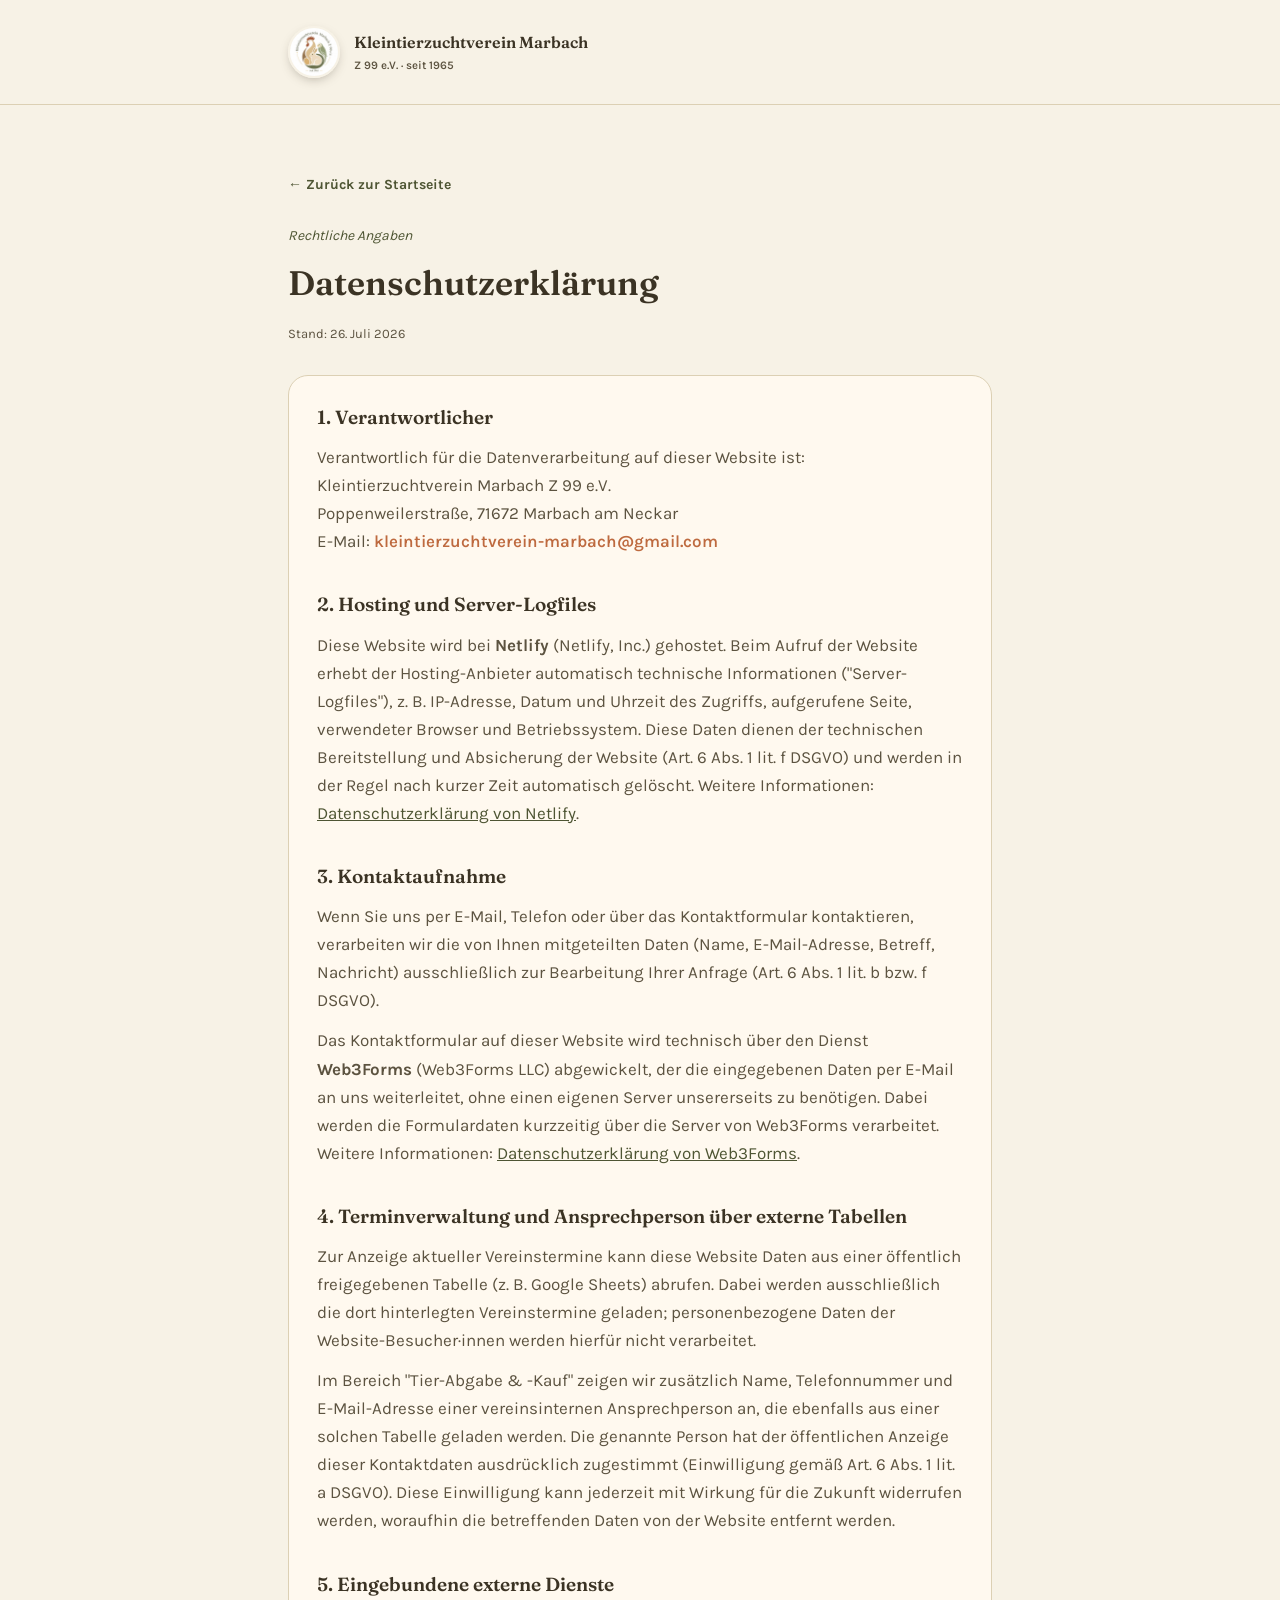
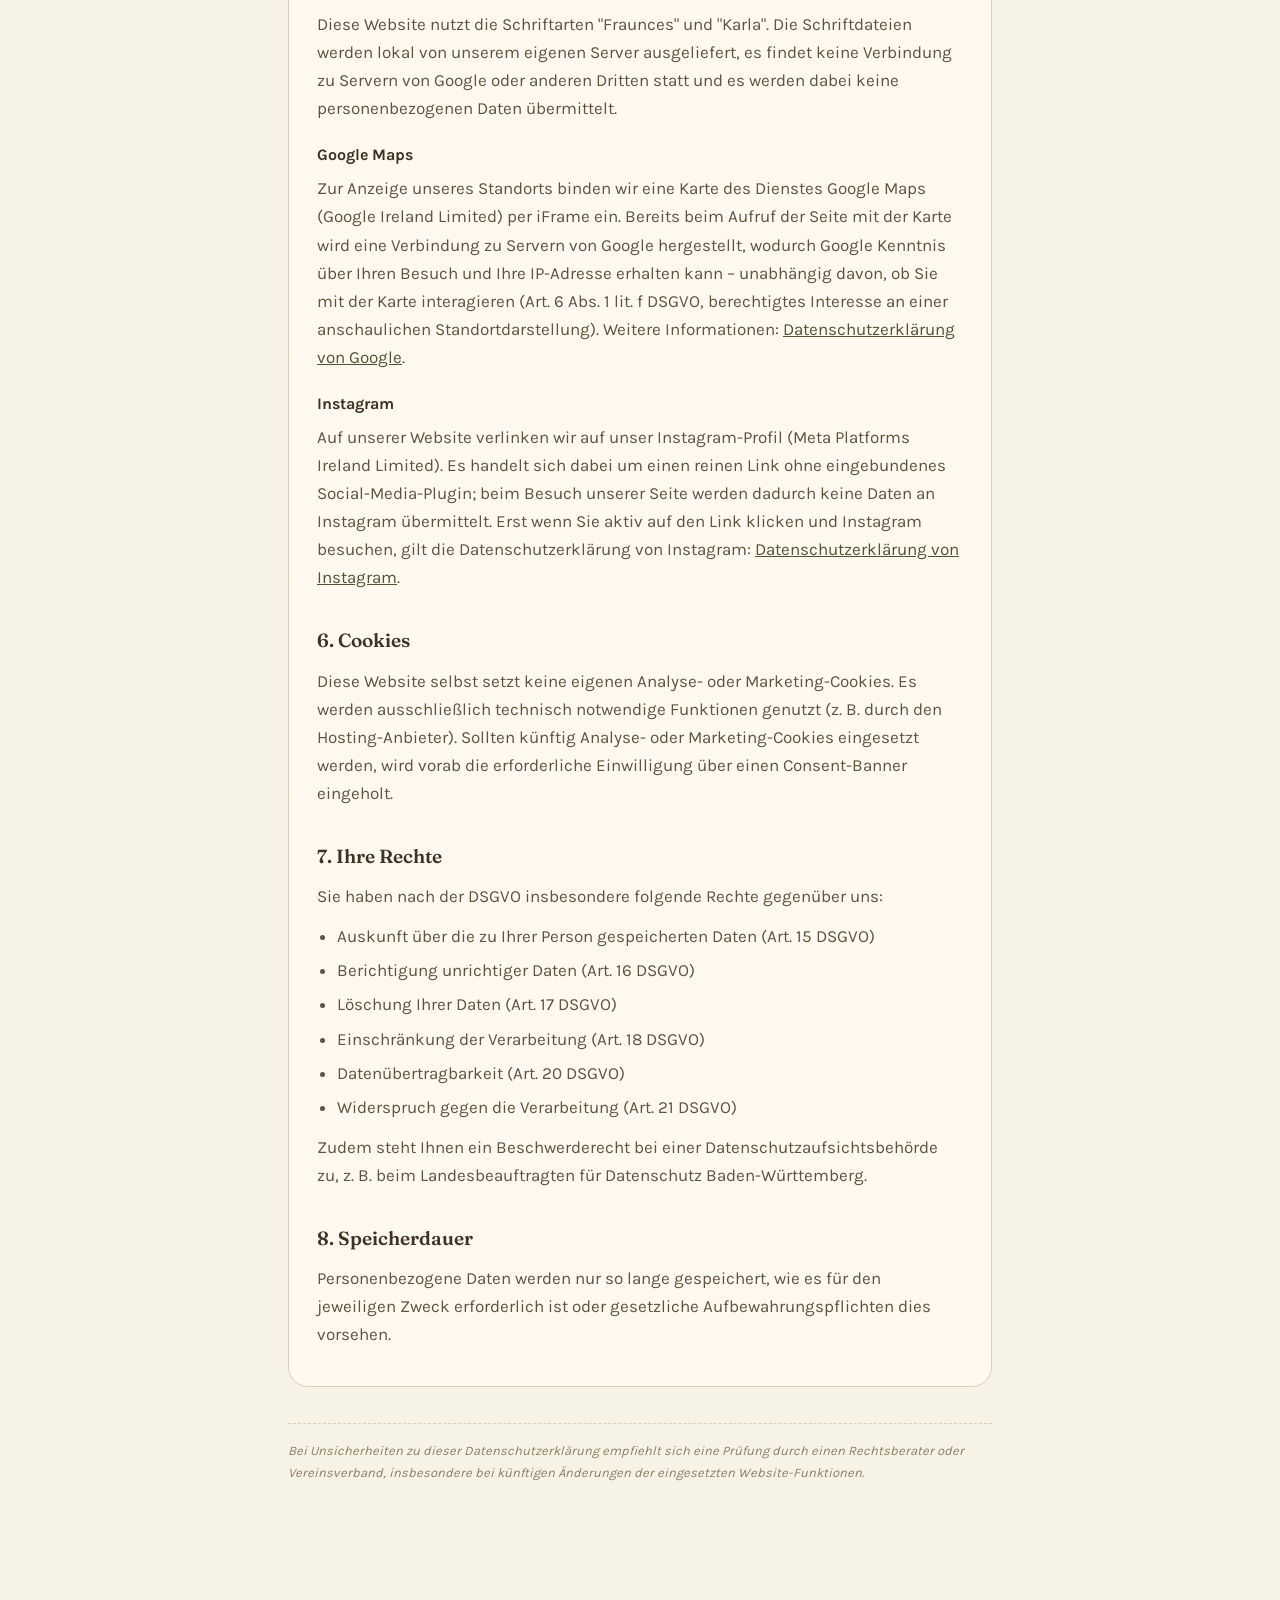
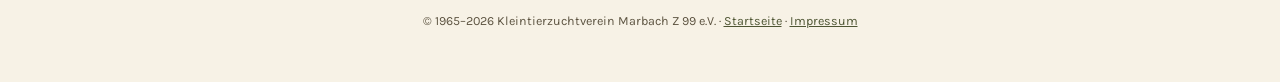
==== datenschutz.html @ b35432ca "Website aktualisiert" ====
<!DOCTYPE html>
<html lang="de">
<head>
<meta charset="UTF-8">
<meta name="viewport" content="width=device-width, initial-scale=1.0">
<title>Datenschutzerklärung – Kleintierzuchtverein Marbach Z 99 e.V.</title>
<meta name="description" content="Datenschutzerklärung des Kleintierzuchtverein Marbach Z 99 e.V. – Informationen zur Verarbeitung personenbezogener Daten auf dieser Website.">
<link rel="canonical" href="https://kleintierzuchtverein-marbach-am-neckar.de/datenschutz.html">
<meta name="robots" content="index, follow">
<link rel="icon" href="favicon.ico" sizes="any">
<link rel="icon" type="image/png" sizes="32x32" href="favicon-32x32.png">
<link rel="icon" type="image/png" sizes="16x16" href="favicon-16x16.png">
<link rel="apple-touch-icon" sizes="180x180" href="apple-touch-icon.png">
<link rel="preload" as="style" href="fonts.css" onload="this.onload=null;this.rel='stylesheet'">
<noscript><link rel="stylesheet" href="fonts.css"></noscript>
<style>
  html{overflow-x:clip; max-width:100vw; -webkit-tap-highlight-color:transparent;}
  a, button, .btn{ -webkit-tap-highlight-color:transparent; }
  :root{
    --cream:#F7F2E6; --cream-2:#EFE6D2; --ink:#3B3324; --ink-soft:#5C5340;
    --olive:#6B7346; --olive-dark:#4E5533; --terracotta:#BE6A3F; --gold:#C79A3D; --line:#DCD0B4;
  }
  *{box-sizing:border-box;}
  body{margin:0; background:var(--cream); color:var(--ink); font-family:'Karla',sans-serif; font-size:17px; line-height:1.65; overflow-x:clip; max-width:100vw;}
  .wrap{max-width:760px; margin:0 auto; padding:0 28px;}
  h1,h2{font-family:'Fraunces',serif; font-weight:600; color:var(--ink);}
  a{color:var(--olive-dark);}
  header{padding:26px 0; border-bottom:1px solid var(--line);}
  .brand{display:flex; align-items:center; gap:14px; text-decoration:none;}
  .brand img{width:52px; height:52px; border-radius:50%; border:2px solid var(--cream); box-shadow:0 4px 12px -4px rgba(59,51,36,.4);}
  .brand span{font-family:'Fraunces',serif; font-weight:600; font-size:16px; color:var(--ink);}
  .brand small{display:block; font-family:'Karla',sans-serif; font-size:11.5px; color:var(--ink-soft);}
  main{padding:64px 0 90px;}
  .eyebrow{font-style:italic; color:var(--olive-dark); font-size:14px; margin-bottom:8px; display:block;}
  h1{font-size:34px; margin:0 0 12px;}
  h2{font-size:19px; margin:34px 0 10px;}
  p{margin:0 0 12px; color:var(--ink-soft);}
  ul{color:var(--ink-soft); margin:0 0 12px; padding-left:20px;}
  li{margin-bottom:6px;}
  .box{background:#fff9ef; border:1px solid var(--line); border-radius:20px; padding:26px 28px; margin-top:26px;}
  .note{font-size:13px; font-style:italic; color:#8a8065; margin-top:36px; border-top:1px dashed var(--line); padding-top:16px;}
  .placeholder{color:var(--terracotta); font-weight:600;}
  .back{display:inline-flex; align-items:center; gap:6px; font-size:14px; font-weight:700; text-decoration:none; color:var(--olive-dark); margin-bottom:28px;}
  .updated{font-size:13px; color:var(--ink-soft); margin-bottom:30px;}
  footer{padding:26px 0 50px; text-align:center; font-size:12.5px; color:var(--ink-soft);}
</style>
</head>
<body>

<header>
  <div class="wrap">
    <a href="index.html" class="brand">
      <img src="images/vereinslogo.png" width="220" height="220" loading="eager" decoding="async" alt="Logo Kleintierzuchtverein Marbach Z 99 e.V.">
      <span>Kleintierzuchtverein Marbach<small>Z 99 e.V. · seit 1965</small></span>
    </a>
  </div>
</header>

<main>
  <div class="wrap">
    <a href="index.html" class="back">← Zurück zur Startseite</a>
    <p class="eyebrow">Rechtliche Angaben</p>
    <h1>Datenschutzerklärung</h1>
    <p class="updated">Stand: 26. Juli 2026</p>

    <div class="box">
      <h2 style="margin-top:0;">1. Verantwortlicher</h2>
      <p>Verantwortlich für die Datenverarbeitung auf dieser Website ist:<br>
      Kleintierzuchtverein Marbach Z 99 e.V.<br>
      Poppenweilerstraße, 71672 Marbach am Neckar<br>
      E-Mail: <span class="placeholder">kleintierzuchtverein-marbach@gmail.com</span></p>

      <h2>2. Hosting und Server-Logfiles</h2>
      <p>Diese Website wird bei <strong>Netlify</strong> (Netlify, Inc.) gehostet. Beim Aufruf der Website erhebt der Hosting-Anbieter automatisch technische Informationen ("Server-Logfiles"), z. B. IP-Adresse, Datum und Uhrzeit des Zugriffs, aufgerufene Seite, verwendeter Browser und Betriebssystem. Diese Daten dienen der technischen Bereitstellung und Absicherung der Website (Art. 6 Abs. 1 lit. f DSGVO) und werden in der Regel nach kurzer Zeit automatisch gelöscht. Weitere Informationen: <a href="https://www.netlify.com/privacy/" target="_blank" rel="noopener">Datenschutzerklärung von Netlify</a>.</p>

      <h2>3. Kontaktaufnahme</h2>
      <p>Wenn Sie uns per E-Mail, Telefon oder über das Kontaktformular kontaktieren, verarbeiten wir die von Ihnen mitgeteilten Daten (Name, E-Mail-Adresse, Betreff, Nachricht) ausschließlich zur Bearbeitung Ihrer Anfrage (Art. 6 Abs. 1 lit. b bzw. f DSGVO).</p>
      <p>Das Kontaktformular auf dieser Website wird technisch über den Dienst <strong>Web3Forms</strong> (Web3Forms LLC) abgewickelt, der die eingegebenen Daten per E-Mail an uns weiterleitet, ohne einen eigenen Server unsererseits zu benötigen. Dabei werden die Formulardaten kurzzeitig über die Server von Web3Forms verarbeitet. Weitere Informationen: <a href="https://web3forms.com/privacy" target="_blank" rel="noopener">Datenschutzerklärung von Web3Forms</a>.</p>

      <h2>4. Terminverwaltung und Ansprechperson über externe Tabellen</h2>
      <p>Zur Anzeige aktueller Vereinstermine kann diese Website Daten aus einer öffentlich freigegebenen Tabelle (z. B. Google Sheets) abrufen. Dabei werden ausschließlich die dort hinterlegten Vereinstermine geladen; personenbezogene Daten der Website-Besucher·innen werden hierfür nicht verarbeitet.</p>
      <p>Im Bereich "Tier-Abgabe & -Kauf" zeigen wir zusätzlich Name, Telefonnummer und E-Mail-Adresse einer vereinsinternen Ansprechperson an, die ebenfalls aus einer solchen Tabelle geladen werden. Die genannte Person hat der öffentlichen Anzeige dieser Kontaktdaten ausdrücklich zugestimmt (Einwilligung gemäß Art. 6 Abs. 1 lit. a DSGVO). Diese Einwilligung kann jederzeit mit Wirkung für die Zukunft widerrufen werden, woraufhin die betreffenden Daten von der Website entfernt werden.</p>

      <h2>5. Eingebundene externe Dienste</h2>
      <p>Diese Website nutzt die Schriftarten "Fraunces" und "Karla". Die Schriftdateien werden lokal von unserem eigenen Server ausgeliefert, es findet keine Verbindung zu Servern von Google oder anderen Dritten statt und es werden dabei keine personenbezogenen Daten übermittelt.</p>

      <h3 style="font-size:16px; margin:20px 0 6px;">Google Maps</h3>
      <p>Zur Anzeige unseres Standorts binden wir eine Karte des Dienstes Google Maps (Google Ireland Limited) per iFrame ein. Bereits beim Aufruf der Seite mit der Karte wird eine Verbindung zu Servern von Google hergestellt, wodurch Google Kenntnis über Ihren Besuch und Ihre IP-Adresse erhalten kann – unabhängig davon, ob Sie mit der Karte interagieren (Art. 6 Abs. 1 lit. f DSGVO, berechtigtes Interesse an einer anschaulichen Standortdarstellung). Weitere Informationen: <a href="https://policies.google.com/privacy" target="_blank" rel="noopener">Datenschutzerklärung von Google</a>.</p>

      <h3 style="font-size:16px; margin:20px 0 6px;">Instagram</h3>
      <p>Auf unserer Website verlinken wir auf unser Instagram-Profil (Meta Platforms Ireland Limited). Es handelt sich dabei um einen reinen Link ohne eingebundenes Social-Media-Plugin; beim Besuch unserer Seite werden dadurch keine Daten an Instagram übermittelt. Erst wenn Sie aktiv auf den Link klicken und Instagram besuchen, gilt die Datenschutzerklärung von Instagram: <a href="https://privacycenter.instagram.com/policy" target="_blank" rel="noopener">Datenschutzerklärung von Instagram</a>.</p>

      <h2>6. Cookies</h2>
      <p>Diese Website selbst setzt keine eigenen Analyse- oder Marketing-Cookies. Es werden ausschließlich technisch notwendige Funktionen genutzt (z. B. durch den Hosting-Anbieter). Sollten künftig Analyse- oder Marketing-Cookies eingesetzt werden, wird vorab die erforderliche Einwilligung über einen Consent-Banner eingeholt.</p>

      <h2>7. Ihre Rechte</h2>
      <p>Sie haben nach der DSGVO insbesondere folgende Rechte gegenüber uns:</p>
      <ul>
        <li>Auskunft über die zu Ihrer Person gespeicherten Daten (Art. 15 DSGVO)</li>
        <li>Berichtigung unrichtiger Daten (Art. 16 DSGVO)</li>
        <li>Löschung Ihrer Daten (Art. 17 DSGVO)</li>
        <li>Einschränkung der Verarbeitung (Art. 18 DSGVO)</li>
        <li>Datenübertragbarkeit (Art. 20 DSGVO)</li>
        <li>Widerspruch gegen die Verarbeitung (Art. 21 DSGVO)</li>
      </ul>
      <p>Zudem steht Ihnen ein Beschwerderecht bei einer Datenschutzaufsichtsbehörde zu, z. B. beim Landesbeauftragten für Datenschutz Baden-Württemberg.</p>

      <h2>8. Speicherdauer</h2>
      <p>Personenbezogene Daten werden nur so lange gespeichert, wie es für den jeweiligen Zweck erforderlich ist oder gesetzliche Aufbewahrungspflichten dies vorsehen.</p>
    </div>

    <p class="note">Bei Unsicherheiten zu dieser Datenschutzerklärung empfiehlt sich eine Prüfung durch einen Rechtsberater oder Vereinsverband, insbesondere bei künftigen Änderungen der eingesetzten Website-Funktionen.</p>
  </div>
</main>

<footer>© 1965–2026 Kleintierzuchtverein Marbach Z 99 e.V. · <a href="index.html">Startseite</a> · <a href="impressum.html">Impressum</a></footer>

</body>
</html>
---- fonts.css ----
/* Lokal gehostete Schriftarten (Fraunces, Karla) - DSGVO-konform, keine Verbindung zu Google-Servern */

@font-face {
  font-family: 'Fraunces';
  font-style: normal;
  font-weight: 300;
  font-display: swap;
  src: url('fonts/fraunces-v38-latin-300.woff2') format('woff2');
}
@font-face {
  font-family: 'Fraunces';
  font-style: normal;
  font-weight: 500;
  font-display: swap;
  src: url('fonts/fraunces-v38-latin-500.woff2') format('woff2');
}
@font-face {
  font-family: 'Fraunces';
  font-style: italic;
  font-weight: 500;
  font-display: swap;
  src: url('fonts/fraunces-v38-latin-500italic.woff2') format('woff2');
}
@font-face {
  font-family: 'Fraunces';
  font-style: normal;
  font-weight: 600;
  font-display: swap;
  src: url('fonts/fraunces-v38-latin-600.woff2') format('woff2');
}
@font-face {
  font-family: 'Fraunces';
  font-style: normal;
  font-weight: 700;
  font-display: swap;
  src: url('fonts/fraunces-v38-latin-700.woff2') format('woff2');
}

@font-face {
  font-family: 'Karla';
  font-style: normal;
  font-weight: 400;
  font-display: swap;
  src: url('fonts/karla-v33-latin-regular.woff2') format('woff2');
}
@font-face {
  font-family: 'Karla';
  font-style: normal;
  font-weight: 500;
  font-display: swap;
  src: url('fonts/karla-v33-latin-500.woff2') format('woff2');
}
@font-face {
  font-family: 'Karla';
  font-style: normal;
  font-weight: 600;
  font-display: swap;
  src: url('fonts/karla-v33-latin-600.woff2') format('woff2');
}
@font-face {
  font-family: 'Karla';
  font-style: normal;
  font-weight: 700;
  font-display: swap;
  src: url('fonts/karla-v33-latin-700.woff2') format('woff2');
}
---- fonts.css ----
/* Lokal gehostete Schriftarten (Fraunces, Karla) - DSGVO-konform, keine Verbindung zu Google-Servern */

@font-face {
  font-family: 'Fraunces';
  font-style: normal;
  font-weight: 300;
  font-display: swap;
  src: url('fonts/fraunces-v38-latin-300.woff2') format('woff2');
}
@font-face {
  font-family: 'Fraunces';
  font-style: normal;
  font-weight: 500;
  font-display: swap;
  src: url('fonts/fraunces-v38-latin-500.woff2') format('woff2');
}
@font-face {
  font-family: 'Fraunces';
  font-style: italic;
  font-weight: 500;
  font-display: swap;
  src: url('fonts/fraunces-v38-latin-500italic.woff2') format('woff2');
}
@font-face {
  font-family: 'Fraunces';
  font-style: normal;
  font-weight: 600;
  font-display: swap;
  src: url('fonts/fraunces-v38-latin-600.woff2') format('woff2');
}
@font-face {
  font-family: 'Fraunces';
  font-style: normal;
  font-weight: 700;
  font-display: swap;
  src: url('fonts/fraunces-v38-latin-700.woff2') format('woff2');
}

@font-face {
  font-family: 'Karla';
  font-style: normal;
  font-weight: 400;
  font-display: swap;
  src: url('fonts/karla-v33-latin-regular.woff2') format('woff2');
}
@font-face {
  font-family: 'Karla';
  font-style: normal;
  font-weight: 500;
  font-display: swap;
  src: url('fonts/karla-v33-latin-500.woff2') format('woff2');
}
@font-face {
  font-family: 'Karla';
  font-style: normal;
  font-weight: 600;
  font-display: swap;
  src: url('fonts/karla-v33-latin-600.woff2') format('woff2');
}
@font-face {
  font-family: 'Karla';
  font-style: normal;
  font-weight: 700;
  font-display: swap;
  src: url('fonts/karla-v33-latin-700.woff2') format('woff2');
}
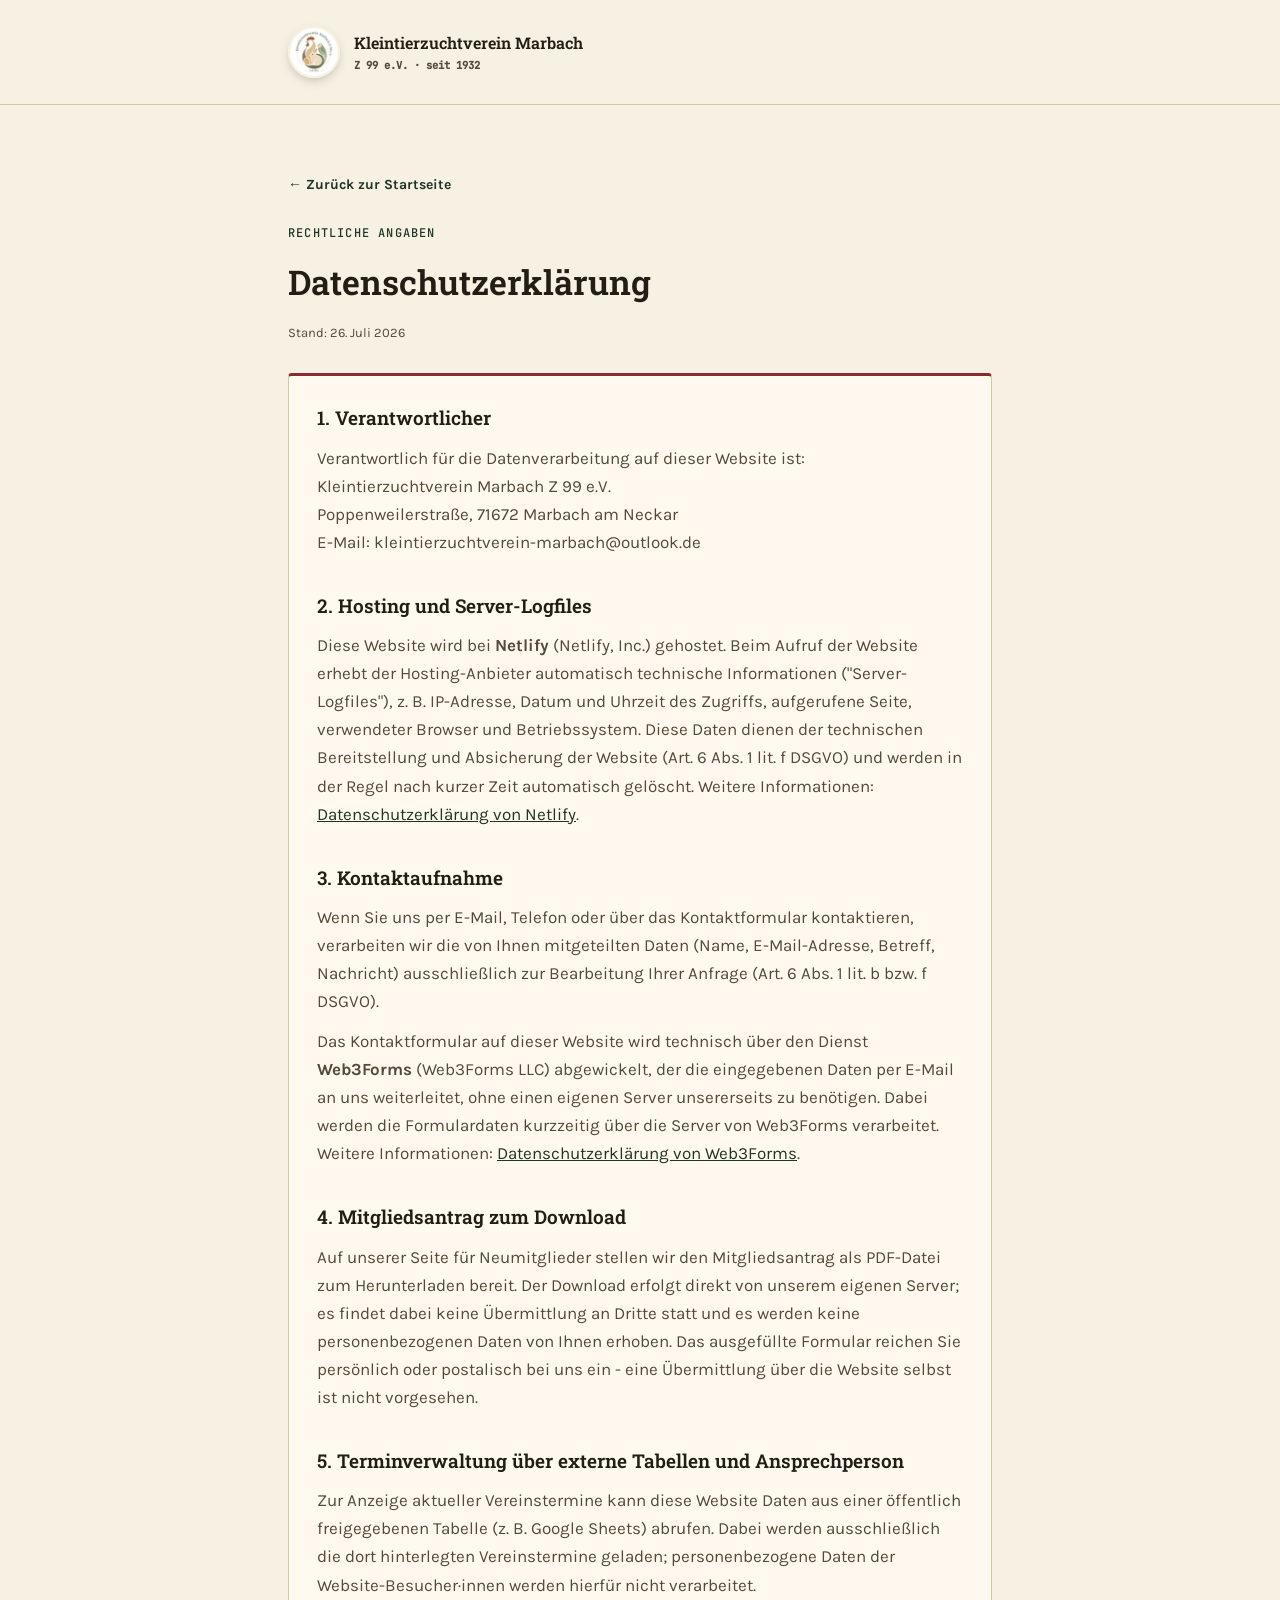
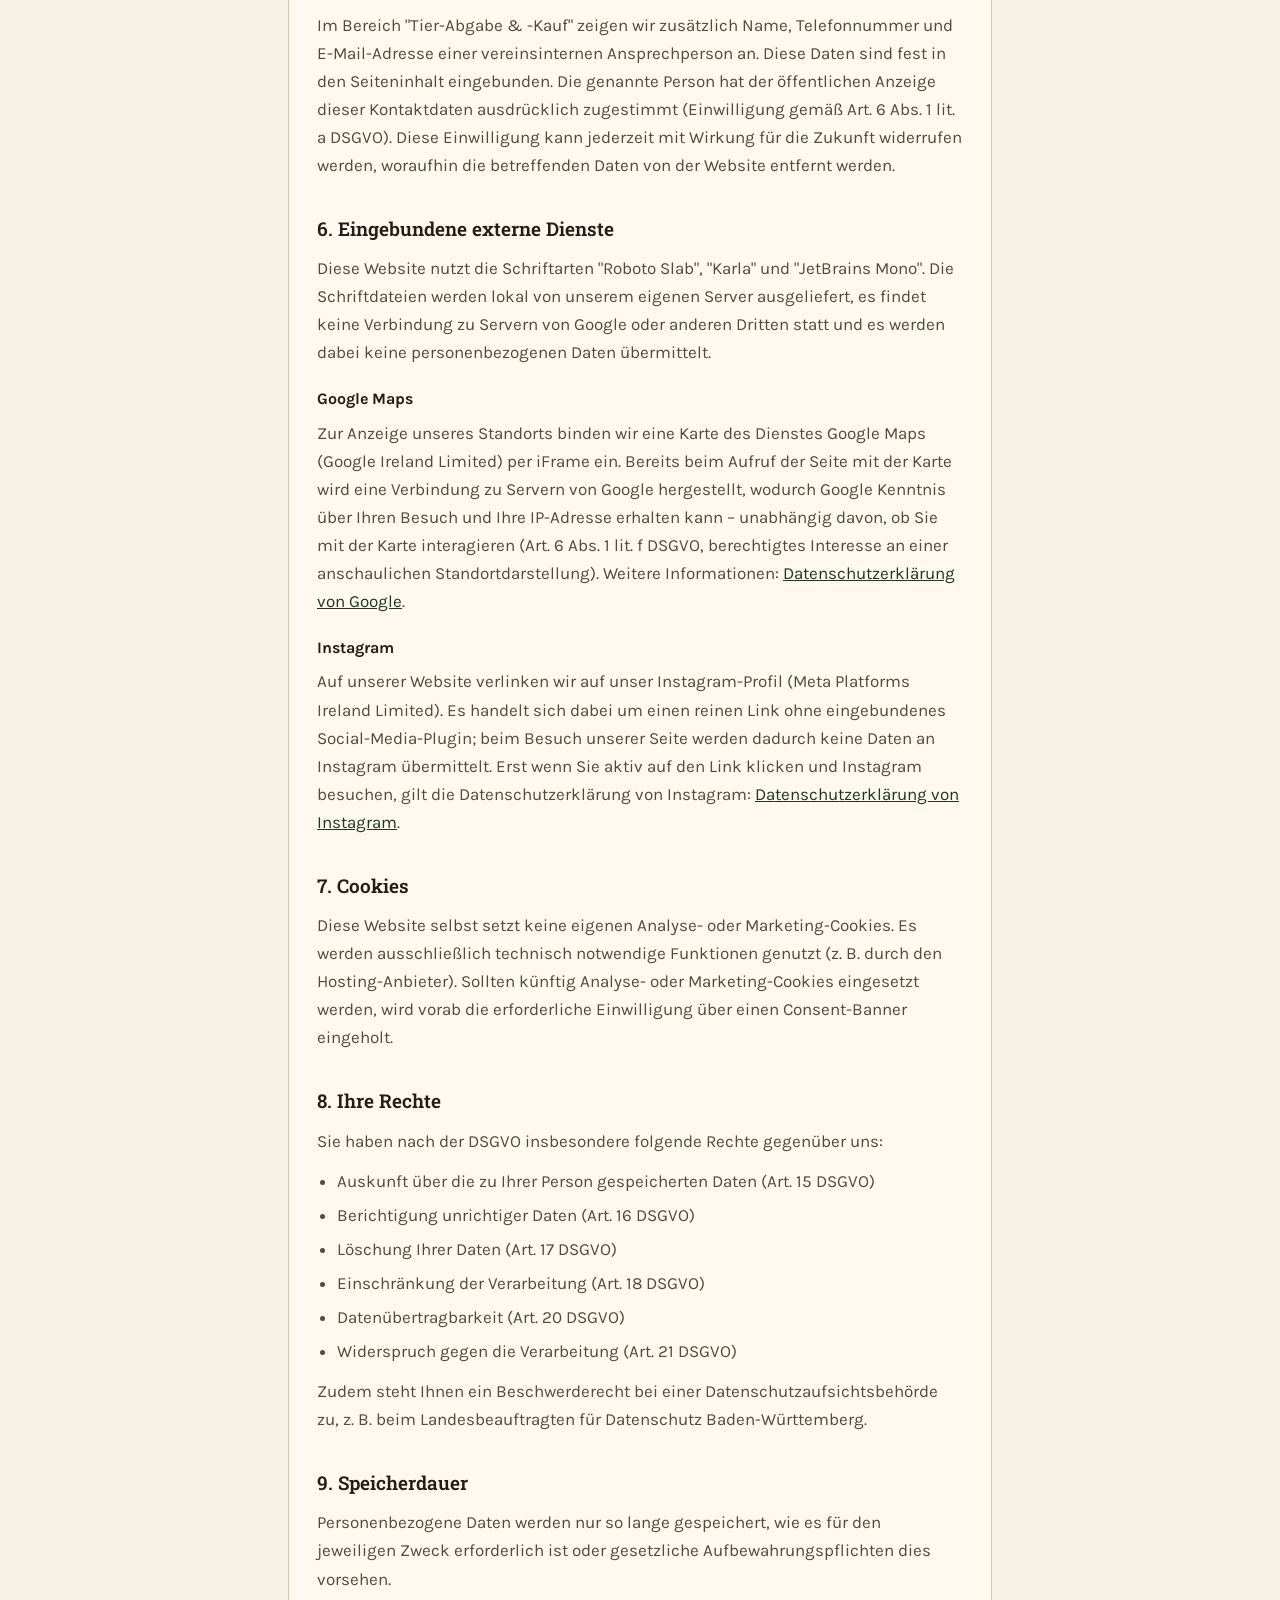
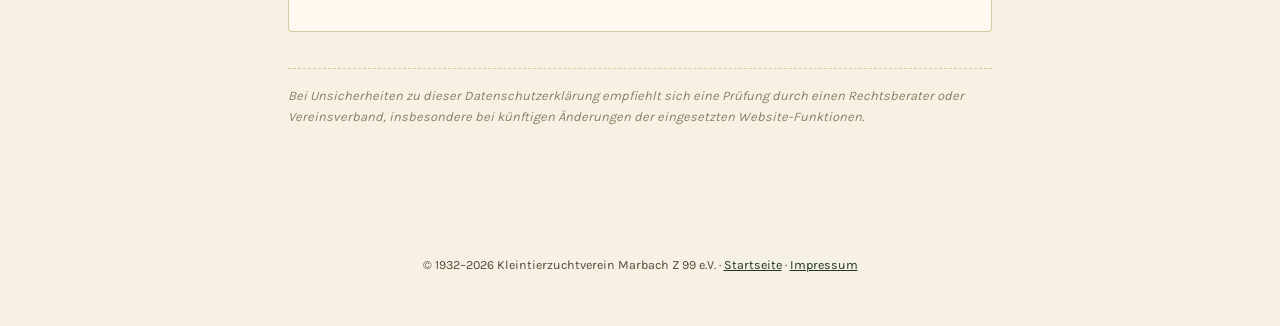
==== commit 39823ada: "Initial commit: Website Kleintierzuchtverein" ====
--- a/datenschutz.html
+++ b/datenschutz.html
@@ -4,7 +4,7 @@
 <meta charset="UTF-8">
 <meta name="viewport" content="width=device-width, initial-scale=1.0">
 <title>Datenschutzerklärung – Kleintierzuchtverein Marbach Z 99 e.V.</title>
-<meta name="description" content="Datenschutzerklärung des Kleintierzuchtverein Marbach Z 99 e.V. – Informationen zur Verarbeitung personenbezogener Daten auf dieser Website.">
+<meta name="description" content="Datenschutzerklärung des Kleintierzuchtverein Marbach Z 99 e.V. – Infos zur Verarbeitung personenbezogener Daten beim Website-Besuch in Marbach am Neckar.">
 <link rel="canonical" href="https://kleintierzuchtverein-marbach-am-neckar.de/datenschutz.html">
 <meta name="robots" content="index, follow">
 <link rel="icon" href="favicon.ico" sizes="any">
@@ -17,27 +17,27 @@
   html{overflow-x:clip; max-width:100vw; -webkit-tap-highlight-color:transparent;}
   a, button, .btn{ -webkit-tap-highlight-color:transparent; }
   :root{
-    --cream:#F7F2E6; --cream-2:#EFE6D2; --ink:#3B3324; --ink-soft:#5C5340;
-    --olive:#6B7346; --olive-dark:#4E5533; --terracotta:#BE6A3F; --gold:#C79A3D; --line:#DCD0B4;
+    --cream:#F6F1E3; --cream-2:#EDE4CC; --ink:#221D15; --ink-soft:#54493A;
+    --olive:#2E4A38; --olive-dark:#1F3626; --terracotta:#8A2A2E; --gold:#A9822E; --line:#D6C9A0;
   }
   *{box-sizing:border-box;}
   body{margin:0; background:var(--cream); color:var(--ink); font-family:'Karla',sans-serif; font-size:17px; line-height:1.65; overflow-x:clip; max-width:100vw;}
   .wrap{max-width:760px; margin:0 auto; padding:0 28px;}
-  h1,h2{font-family:'Fraunces',serif; font-weight:600; color:var(--ink);}
+  h1,h2{font-family:'Roboto Slab',serif; font-weight:600; color:var(--ink);}
   a{color:var(--olive-dark);}
   header{padding:26px 0; border-bottom:1px solid var(--line);}
   .brand{display:flex; align-items:center; gap:14px; text-decoration:none;}
   .brand img{width:52px; height:52px; border-radius:50%; border:2px solid var(--cream); box-shadow:0 4px 12px -4px rgba(59,51,36,.4);}
-  .brand span{font-family:'Fraunces',serif; font-weight:600; font-size:16px; color:var(--ink);}
-  .brand small{display:block; font-family:'Karla',sans-serif; font-size:11.5px; color:var(--ink-soft);}
+  .brand span{font-family:'Roboto Slab',serif; font-weight:600; font-size:16px; color:var(--ink);}
+  .brand small{display:block; font-family:'JetBrains Mono','Karla',monospace; font-size:10.5px; color:var(--ink-soft);}
   main{padding:64px 0 90px;}
-  .eyebrow{font-style:italic; color:var(--olive-dark); font-size:14px; margin-bottom:8px; display:block;}
+  .eyebrow{font-family:'JetBrains Mono','Karla',monospace; text-transform:uppercase; letter-spacing:.1em; color:var(--olive-dark); font-size:12px; margin-bottom:10px; display:block;}
   h1{font-size:34px; margin:0 0 12px;}
   h2{font-size:19px; margin:34px 0 10px;}
   p{margin:0 0 12px; color:var(--ink-soft);}
   ul{color:var(--ink-soft); margin:0 0 12px; padding-left:20px;}
   li{margin-bottom:6px;}
-  .box{background:#fff9ef; border:1px solid var(--line); border-radius:20px; padding:26px 28px; margin-top:26px;}
+  .box{background:#fff9ef; border:1px solid var(--line); border-radius:4px; padding:26px 28px; margin-top:26px; border-top:3px solid var(--terracotta);}
   .note{font-size:13px; font-style:italic; color:#8a8065; margin-top:36px; border-top:1px dashed var(--line); padding-top:16px;}
   .placeholder{color:var(--terracotta); font-weight:600;}
   .back{display:inline-flex; align-items:center; gap:6px; font-size:14px; font-weight:700; text-decoration:none; color:var(--olive-dark); margin-bottom:28px;}
@@ -51,7 +51,7 @@
   <div class="wrap">
     <a href="index.html" class="brand">
       <img src="images/vereinslogo.png" width="220" height="220" loading="eager" decoding="async" alt="Logo Kleintierzuchtverein Marbach Z 99 e.V.">
-      <span>Kleintierzuchtverein Marbach<small>Z 99 e.V. · seit 1965</small></span>
+      <span>Kleintierzuchtverein Marbach<small>Z 99 e.V. · seit 1932</small></span>
     </a>
   </div>
 </header>
@@ -68,7 +68,7 @@
       <p>Verantwortlich für die Datenverarbeitung auf dieser Website ist:<br>
       Kleintierzuchtverein Marbach Z 99 e.V.<br>
       Poppenweilerstraße, 71672 Marbach am Neckar<br>
-      E-Mail: <span class="placeholder">kleintierzuchtverein-marbach@gmail.com</span></p>
+      E-Mail: kleintierzuchtverein-marbach@outlook.de</p>
 
       <h2>2. Hosting und Server-Logfiles</h2>
       <p>Diese Website wird bei <strong>Netlify</strong> (Netlify, Inc.) gehostet. Beim Aufruf der Website erhebt der Hosting-Anbieter automatisch technische Informationen ("Server-Logfiles"), z. B. IP-Adresse, Datum und Uhrzeit des Zugriffs, aufgerufene Seite, verwendeter Browser und Betriebssystem. Diese Daten dienen der technischen Bereitstellung und Absicherung der Website (Art. 6 Abs. 1 lit. f DSGVO) und werden in der Regel nach kurzer Zeit automatisch gelöscht. Weitere Informationen: <a href="https://www.netlify.com/privacy/" target="_blank" rel="noopener">Datenschutzerklärung von Netlify</a>.</p>
@@ -77,12 +77,15 @@
       <p>Wenn Sie uns per E-Mail, Telefon oder über das Kontaktformular kontaktieren, verarbeiten wir die von Ihnen mitgeteilten Daten (Name, E-Mail-Adresse, Betreff, Nachricht) ausschließlich zur Bearbeitung Ihrer Anfrage (Art. 6 Abs. 1 lit. b bzw. f DSGVO).</p>
       <p>Das Kontaktformular auf dieser Website wird technisch über den Dienst <strong>Web3Forms</strong> (Web3Forms LLC) abgewickelt, der die eingegebenen Daten per E-Mail an uns weiterleitet, ohne einen eigenen Server unsererseits zu benötigen. Dabei werden die Formulardaten kurzzeitig über die Server von Web3Forms verarbeitet. Weitere Informationen: <a href="https://web3forms.com/privacy" target="_blank" rel="noopener">Datenschutzerklärung von Web3Forms</a>.</p>
 
-      <h2>4. Terminverwaltung und Ansprechperson über externe Tabellen</h2>
+      <h2>4. Mitgliedsantrag zum Download</h2>
+      <p>Auf unserer Seite für Neumitglieder stellen wir den Mitgliedsantrag als PDF-Datei zum Herunterladen bereit. Der Download erfolgt direkt von unserem eigenen Server; es findet dabei keine Übermittlung an Dritte statt und es werden keine personenbezogenen Daten von Ihnen erhoben. Das ausgefüllte Formular reichen Sie persönlich oder postalisch bei uns ein - eine Übermittlung über die Website selbst ist nicht vorgesehen.</p>
+
+      <h2>5. Terminverwaltung über externe Tabellen und Ansprechperson</h2>
       <p>Zur Anzeige aktueller Vereinstermine kann diese Website Daten aus einer öffentlich freigegebenen Tabelle (z. B. Google Sheets) abrufen. Dabei werden ausschließlich die dort hinterlegten Vereinstermine geladen; personenbezogene Daten der Website-Besucher·innen werden hierfür nicht verarbeitet.</p>
-      <p>Im Bereich "Tier-Abgabe & -Kauf" zeigen wir zusätzlich Name, Telefonnummer und E-Mail-Adresse einer vereinsinternen Ansprechperson an, die ebenfalls aus einer solchen Tabelle geladen werden. Die genannte Person hat der öffentlichen Anzeige dieser Kontaktdaten ausdrücklich zugestimmt (Einwilligung gemäß Art. 6 Abs. 1 lit. a DSGVO). Diese Einwilligung kann jederzeit mit Wirkung für die Zukunft widerrufen werden, woraufhin die betreffenden Daten von der Website entfernt werden.</p>
+      <p>Im Bereich "Tier-Abgabe & -Kauf" zeigen wir zusätzlich Name, Telefonnummer und E-Mail-Adresse einer vereinsinternen Ansprechperson an. Diese Daten sind fest in den Seiteninhalt eingebunden. Die genannte Person hat der öffentlichen Anzeige dieser Kontaktdaten ausdrücklich zugestimmt (Einwilligung gemäß Art. 6 Abs. 1 lit. a DSGVO). Diese Einwilligung kann jederzeit mit Wirkung für die Zukunft widerrufen werden, woraufhin die betreffenden Daten von der Website entfernt werden.</p>
 
-      <h2>5. Eingebundene externe Dienste</h2>
-      <p>Diese Website nutzt die Schriftarten "Fraunces" und "Karla". Die Schriftdateien werden lokal von unserem eigenen Server ausgeliefert, es findet keine Verbindung zu Servern von Google oder anderen Dritten statt und es werden dabei keine personenbezogenen Daten übermittelt.</p>
+      <h2>6. Eingebundene externe Dienste</h2>
+      <p>Diese Website nutzt die Schriftarten "Roboto Slab", "Karla" und "JetBrains Mono". Die Schriftdateien werden lokal von unserem eigenen Server ausgeliefert, es findet keine Verbindung zu Servern von Google oder anderen Dritten statt und es werden dabei keine personenbezogenen Daten übermittelt.</p>
 
       <h3 style="font-size:16px; margin:20px 0 6px;">Google Maps</h3>
       <p>Zur Anzeige unseres Standorts binden wir eine Karte des Dienstes Google Maps (Google Ireland Limited) per iFrame ein. Bereits beim Aufruf der Seite mit der Karte wird eine Verbindung zu Servern von Google hergestellt, wodurch Google Kenntnis über Ihren Besuch und Ihre IP-Adresse erhalten kann – unabhängig davon, ob Sie mit der Karte interagieren (Art. 6 Abs. 1 lit. f DSGVO, berechtigtes Interesse an einer anschaulichen Standortdarstellung). Weitere Informationen: <a href="https://policies.google.com/privacy" target="_blank" rel="noopener">Datenschutzerklärung von Google</a>.</p>
@@ -90,10 +93,10 @@
       <h3 style="font-size:16px; margin:20px 0 6px;">Instagram</h3>
       <p>Auf unserer Website verlinken wir auf unser Instagram-Profil (Meta Platforms Ireland Limited). Es handelt sich dabei um einen reinen Link ohne eingebundenes Social-Media-Plugin; beim Besuch unserer Seite werden dadurch keine Daten an Instagram übermittelt. Erst wenn Sie aktiv auf den Link klicken und Instagram besuchen, gilt die Datenschutzerklärung von Instagram: <a href="https://privacycenter.instagram.com/policy" target="_blank" rel="noopener">Datenschutzerklärung von Instagram</a>.</p>
 
-      <h2>6. Cookies</h2>
+      <h2>7. Cookies</h2>
       <p>Diese Website selbst setzt keine eigenen Analyse- oder Marketing-Cookies. Es werden ausschließlich technisch notwendige Funktionen genutzt (z. B. durch den Hosting-Anbieter). Sollten künftig Analyse- oder Marketing-Cookies eingesetzt werden, wird vorab die erforderliche Einwilligung über einen Consent-Banner eingeholt.</p>
 
-      <h2>7. Ihre Rechte</h2>
+      <h2>8. Ihre Rechte</h2>
       <p>Sie haben nach der DSGVO insbesondere folgende Rechte gegenüber uns:</p>
       <ul>
         <li>Auskunft über die zu Ihrer Person gespeicherten Daten (Art. 15 DSGVO)</li>
@@ -105,7 +108,7 @@
       </ul>
       <p>Zudem steht Ihnen ein Beschwerderecht bei einer Datenschutzaufsichtsbehörde zu, z. B. beim Landesbeauftragten für Datenschutz Baden-Württemberg.</p>
 
-      <h2>8. Speicherdauer</h2>
+      <h2>9. Speicherdauer</h2>
       <p>Personenbezogene Daten werden nur so lange gespeichert, wie es für den jeweiligen Zweck erforderlich ist oder gesetzliche Aufbewahrungspflichten dies vorsehen.</p>
     </div>
 
@@ -113,7 +116,7 @@
   </div>
 </main>
 
-<footer>© 1965–2026 Kleintierzuchtverein Marbach Z 99 e.V. · <a href="index.html">Startseite</a> · <a href="impressum.html">Impressum</a></footer>
+<footer>© 1932–2026 Kleintierzuchtverein Marbach Z 99 e.V. · <a href="index.html">Startseite</a> · <a href="impressum.html">Impressum</a></footer>
 
 </body>
 </html>
--- a/fonts.css
+++ b/fonts.css
@@ -1,40 +1,4 @@
-/* Lokal gehostete Schriftarten (Fraunces, Karla) - DSGVO-konform, keine Verbindung zu Google-Servern */
-
-@font-face {
-  font-family: 'Fraunces';
-  font-style: normal;
-  font-weight: 300;
-  font-display: swap;
-  src: url('fonts/fraunces-v38-latin-300.woff2') format('woff2');
-}
-@font-face {
-  font-family: 'Fraunces';
-  font-style: normal;
-  font-weight: 500;
-  font-display: swap;
-  src: url('fonts/fraunces-v38-latin-500.woff2') format('woff2');
-}
-@font-face {
-  font-family: 'Fraunces';
-  font-style: italic;
-  font-weight: 500;
-  font-display: swap;
-  src: url('fonts/fraunces-v38-latin-500italic.woff2') format('woff2');
-}
-@font-face {
-  font-family: 'Fraunces';
-  font-style: normal;
-  font-weight: 600;
-  font-display: swap;
-  src: url('fonts/fraunces-v38-latin-600.woff2') format('woff2');
-}
-@font-face {
-  font-family: 'Fraunces';
-  font-style: normal;
-  font-weight: 700;
-  font-display: swap;
-  src: url('fonts/fraunces-v38-latin-700.woff2') format('woff2');
-}
+/* Lokal gehostete Schriftarten (Roboto Slab, Karla, JetBrains Mono) - DSGVO-konform, keine Verbindung zu Google-Servern */
 
 @font-face {
   font-family: 'Karla';
@@ -64,3 +28,40 @@
   font-display: swap;
   src: url('fonts/karla-v33-latin-700.woff2') format('woff2');
 }
+
+/* Redesign (Direction A "Zuchtbuch & Preisrichter-Protokoll"): Roboto Slab fuer Headlines, JetBrains Mono fuer Protokoll-/Datenlabels. Beide selbst gehostet, keine Google-Verbindung. */
+@font-face {
+  font-family: 'Roboto Slab';
+  font-style: normal;
+  font-weight: 400;
+  font-display: swap;
+  src: url('fonts/roboto-slab-v22-latin-400.woff2') format('woff2');
+}
+@font-face {
+  font-family: 'Roboto Slab';
+  font-style: normal;
+  font-weight: 500;
+  font-display: swap;
+  src: url('fonts/roboto-slab-v22-latin-500.woff2') format('woff2');
+}
+@font-face {
+  font-family: 'Roboto Slab';
+  font-style: normal;
+  font-weight: 600;
+  font-display: swap;
+  src: url('fonts/roboto-slab-v22-latin-600.woff2') format('woff2');
+}
+@font-face {
+  font-family: 'Roboto Slab';
+  font-style: normal;
+  font-weight: 700;
+  font-display: swap;
+  src: url('fonts/roboto-slab-v22-latin-700.woff2') format('woff2');
+}
+@font-face {
+  font-family: 'JetBrains Mono';
+  font-style: normal;
+  font-weight: 500;
+  font-display: swap;
+  src: url('fonts/jetbrains-mono-v20-latin-500.woff2') format('woff2');
+}
--- a/fonts.css
+++ b/fonts.css
@@ -1,40 +1,4 @@
-/* Lokal gehostete Schriftarten (Fraunces, Karla) - DSGVO-konform, keine Verbindung zu Google-Servern */
-
-@font-face {
-  font-family: 'Fraunces';
-  font-style: normal;
-  font-weight: 300;
-  font-display: swap;
-  src: url('fonts/fraunces-v38-latin-300.woff2') format('woff2');
-}
-@font-face {
-  font-family: 'Fraunces';
-  font-style: normal;
-  font-weight: 500;
-  font-display: swap;
-  src: url('fonts/fraunces-v38-latin-500.woff2') format('woff2');
-}
-@font-face {
-  font-family: 'Fraunces';
-  font-style: italic;
-  font-weight: 500;
-  font-display: swap;
-  src: url('fonts/fraunces-v38-latin-500italic.woff2') format('woff2');
-}
-@font-face {
-  font-family: 'Fraunces';
-  font-style: normal;
-  font-weight: 600;
-  font-display: swap;
-  src: url('fonts/fraunces-v38-latin-600.woff2') format('woff2');
-}
-@font-face {
-  font-family: 'Fraunces';
-  font-style: normal;
-  font-weight: 700;
-  font-display: swap;
-  src: url('fonts/fraunces-v38-latin-700.woff2') format('woff2');
-}
+/* Lokal gehostete Schriftarten (Roboto Slab, Karla, JetBrains Mono) - DSGVO-konform, keine Verbindung zu Google-Servern */
 
 @font-face {
   font-family: 'Karla';
@@ -64,3 +28,40 @@
   font-display: swap;
   src: url('fonts/karla-v33-latin-700.woff2') format('woff2');
 }
+
+/* Redesign (Direction A "Zuchtbuch & Preisrichter-Protokoll"): Roboto Slab fuer Headlines, JetBrains Mono fuer Protokoll-/Datenlabels. Beide selbst gehostet, keine Google-Verbindung. */
+@font-face {
+  font-family: 'Roboto Slab';
+  font-style: normal;
+  font-weight: 400;
+  font-display: swap;
+  src: url('fonts/roboto-slab-v22-latin-400.woff2') format('woff2');
+}
+@font-face {
+  font-family: 'Roboto Slab';
+  font-style: normal;
+  font-weight: 500;
+  font-display: swap;
+  src: url('fonts/roboto-slab-v22-latin-500.woff2') format('woff2');
+}
+@font-face {
+  font-family: 'Roboto Slab';
+  font-style: normal;
+  font-weight: 600;
+  font-display: swap;
+  src: url('fonts/roboto-slab-v22-latin-600.woff2') format('woff2');
+}
+@font-face {
+  font-family: 'Roboto Slab';
+  font-style: normal;
+  font-weight: 700;
+  font-display: swap;
+  src: url('fonts/roboto-slab-v22-latin-700.woff2') format('woff2');
+}
+@font-face {
+  font-family: 'JetBrains Mono';
+  font-style: normal;
+  font-weight: 500;
+  font-display: swap;
+  src: url('fonts/jetbrains-mono-v20-latin-500.woff2') format('woff2');
+}
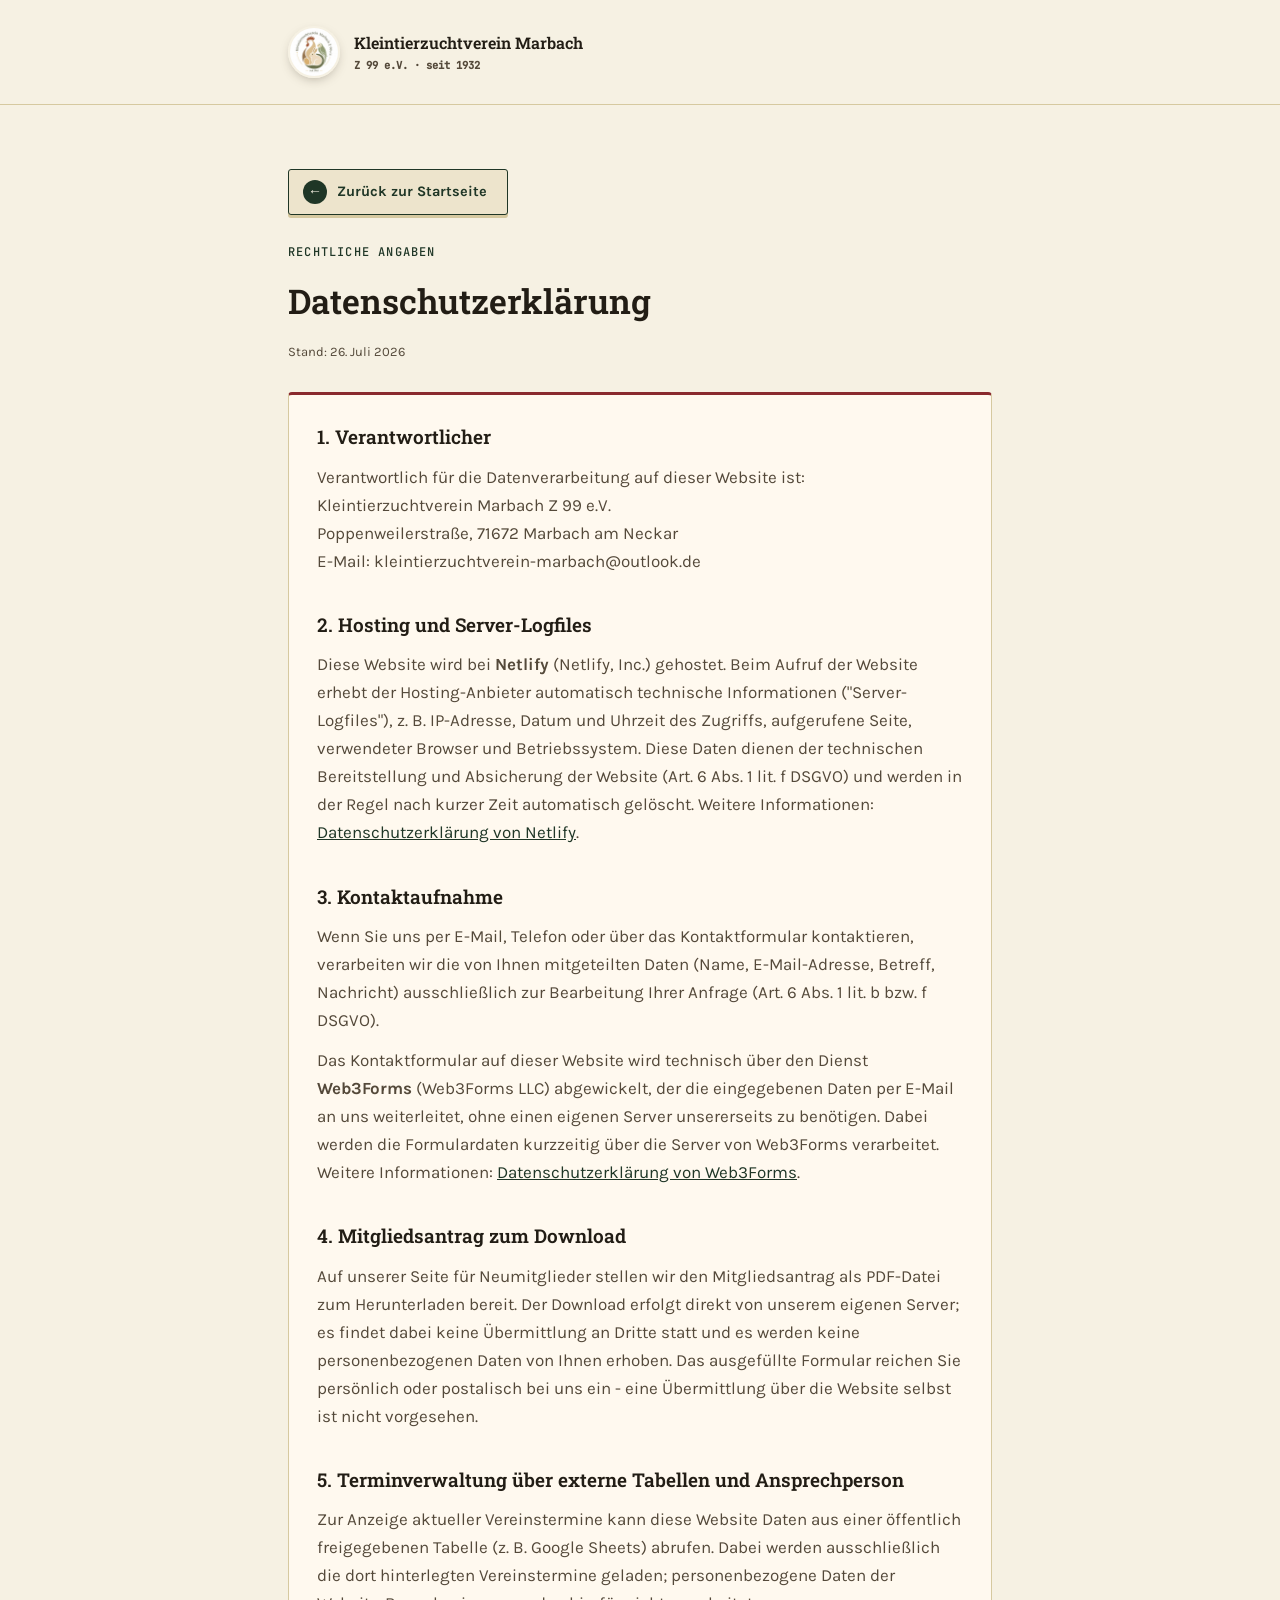
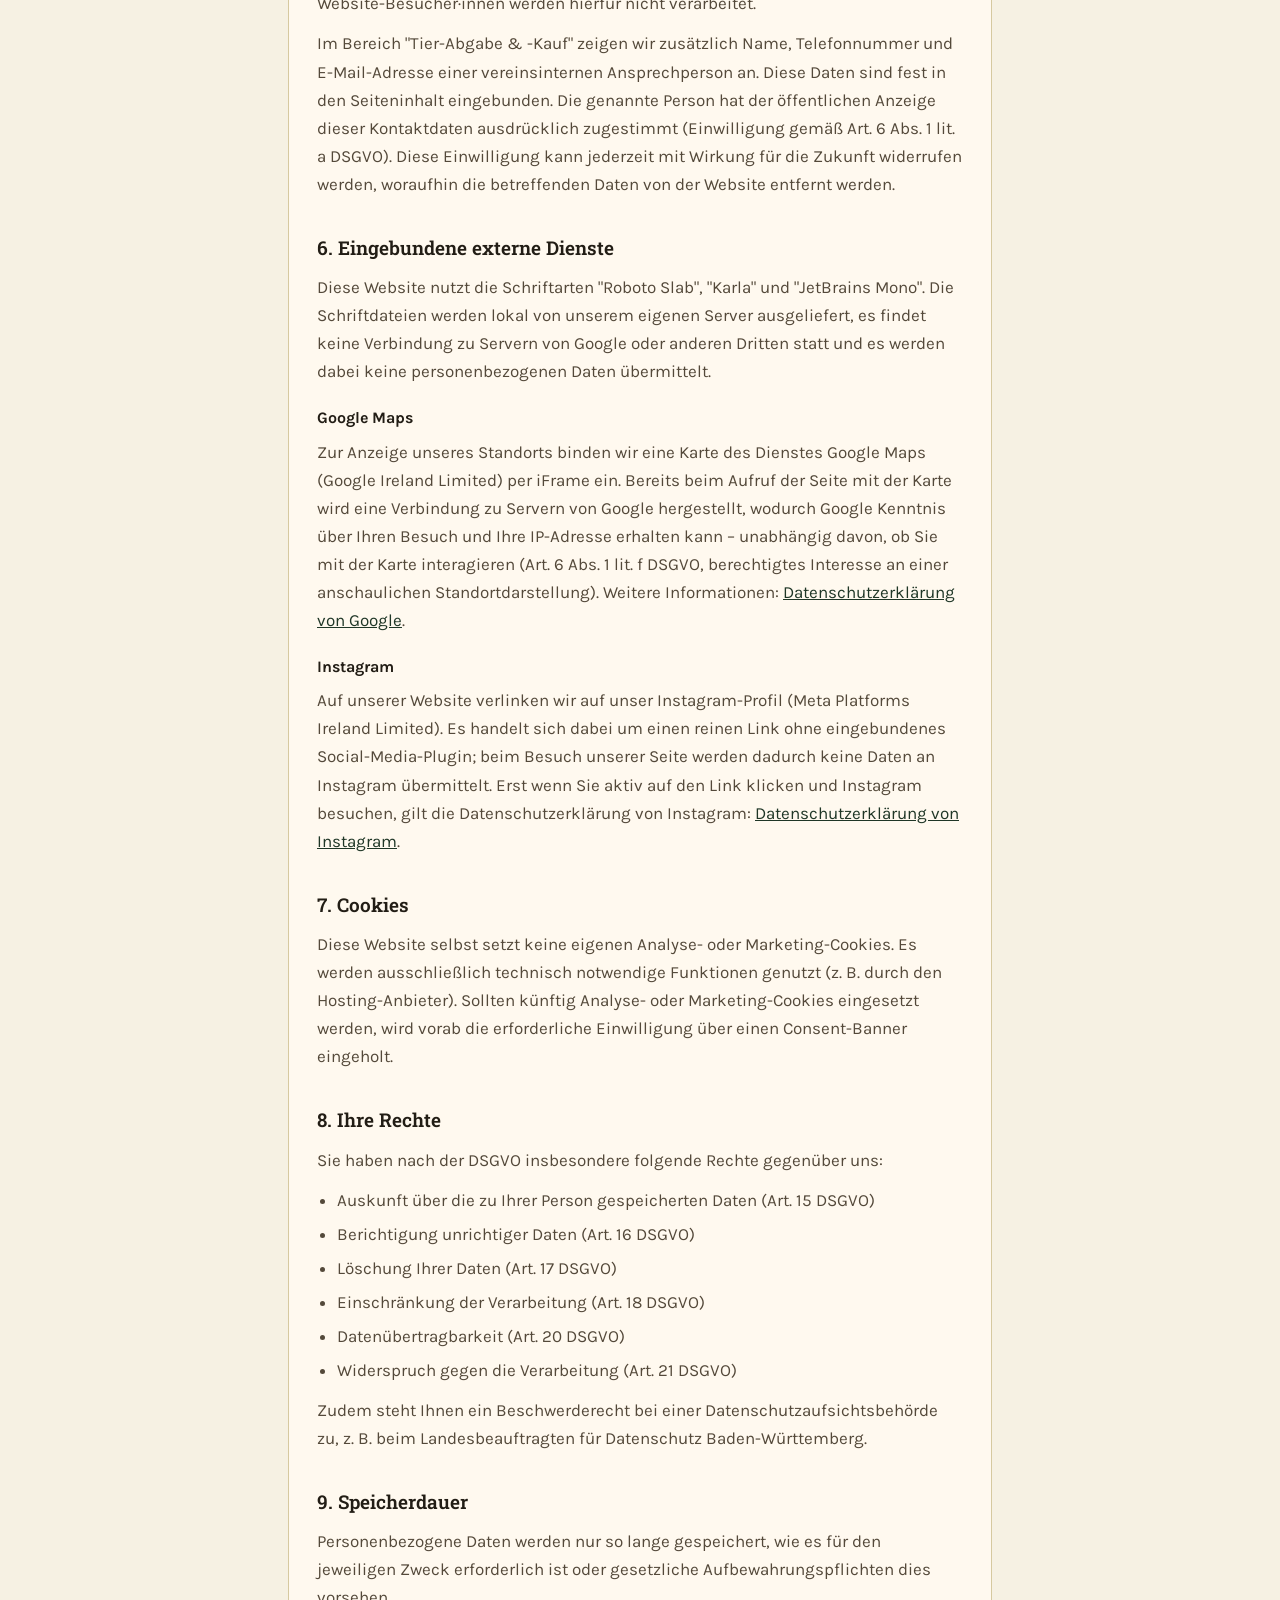
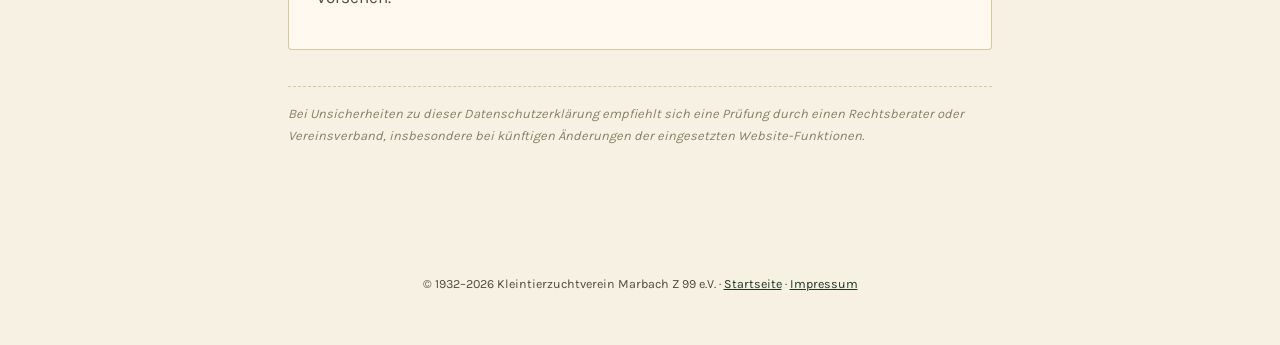
==== commit 64856c19: "Zurück-Links auf Unterseiten als gut sichtbare Buttons gestaltet" ====
--- a/datenschutz.html
+++ b/datenschutz.html
@@ -40,7 +40,12 @@
   .box{background:#fff9ef; border:1px solid var(--line); border-radius:4px; padding:26px 28px; margin-top:26px; border-top:3px solid var(--terracotta);}
   .note{font-size:13px; font-style:italic; color:#8a8065; margin-top:36px; border-top:1px dashed var(--line); padding-top:16px;}
   .placeholder{color:var(--terracotta); font-weight:600;}
-  .back{display:inline-flex; align-items:center; gap:6px; font-size:14px; font-weight:700; text-decoration:none; color:var(--olive-dark); margin-bottom:28px;}
+  .back{display:inline-flex; align-items:center; gap:10px; font-size:14.5px; font-weight:700; text-decoration:none; color:var(--olive-dark); background:var(--cream-2); border:1.5px solid var(--olive-dark); border-radius:3px; padding:10px 20px 10px 14px; margin-bottom:28px; box-shadow:0 3px 0 0 var(--line); transition:background .2s ease, color .2s ease, box-shadow .2s ease, transform .2s ease;}
+  .back .arr{display:inline-flex; align-items:center; justify-content:center; width:24px; height:24px; border-radius:50%; background:var(--olive-dark); color:var(--cream); font-size:14px; line-height:1; transition:transform .2s ease, background .2s ease, color .2s ease;}
+  .back:hover{background:var(--olive-dark); color:var(--cream); box-shadow:0 3px 0 0 var(--gold); transform:translateY(-1px);}
+  .back:hover .arr{background:var(--gold); color:var(--ink); transform:translateX(-3px);}
+  .back:focus-visible{outline:2px solid var(--gold); outline-offset:3px;}
+  @media (prefers-reduced-motion:reduce){ .back, .back .arr{transition:none;} .back:hover, .back:hover .arr{transform:none;} }
   .updated{font-size:13px; color:var(--ink-soft); margin-bottom:30px;}
   footer{padding:26px 0 50px; text-align:center; font-size:12.5px; color:var(--ink-soft);}
 </style>
@@ -58,7 +63,7 @@
 
 <main>
   <div class="wrap">
-    <a href="index.html" class="back">← Zurück zur Startseite</a>
+    <a href="index.html" class="back"><span class="arr" aria-hidden="true">←</span>Zurück zur Startseite</a>
     <p class="eyebrow">Rechtliche Angaben</p>
     <h1>Datenschutzerklärung</h1>
     <p class="updated">Stand: 26. Juli 2026</p>
